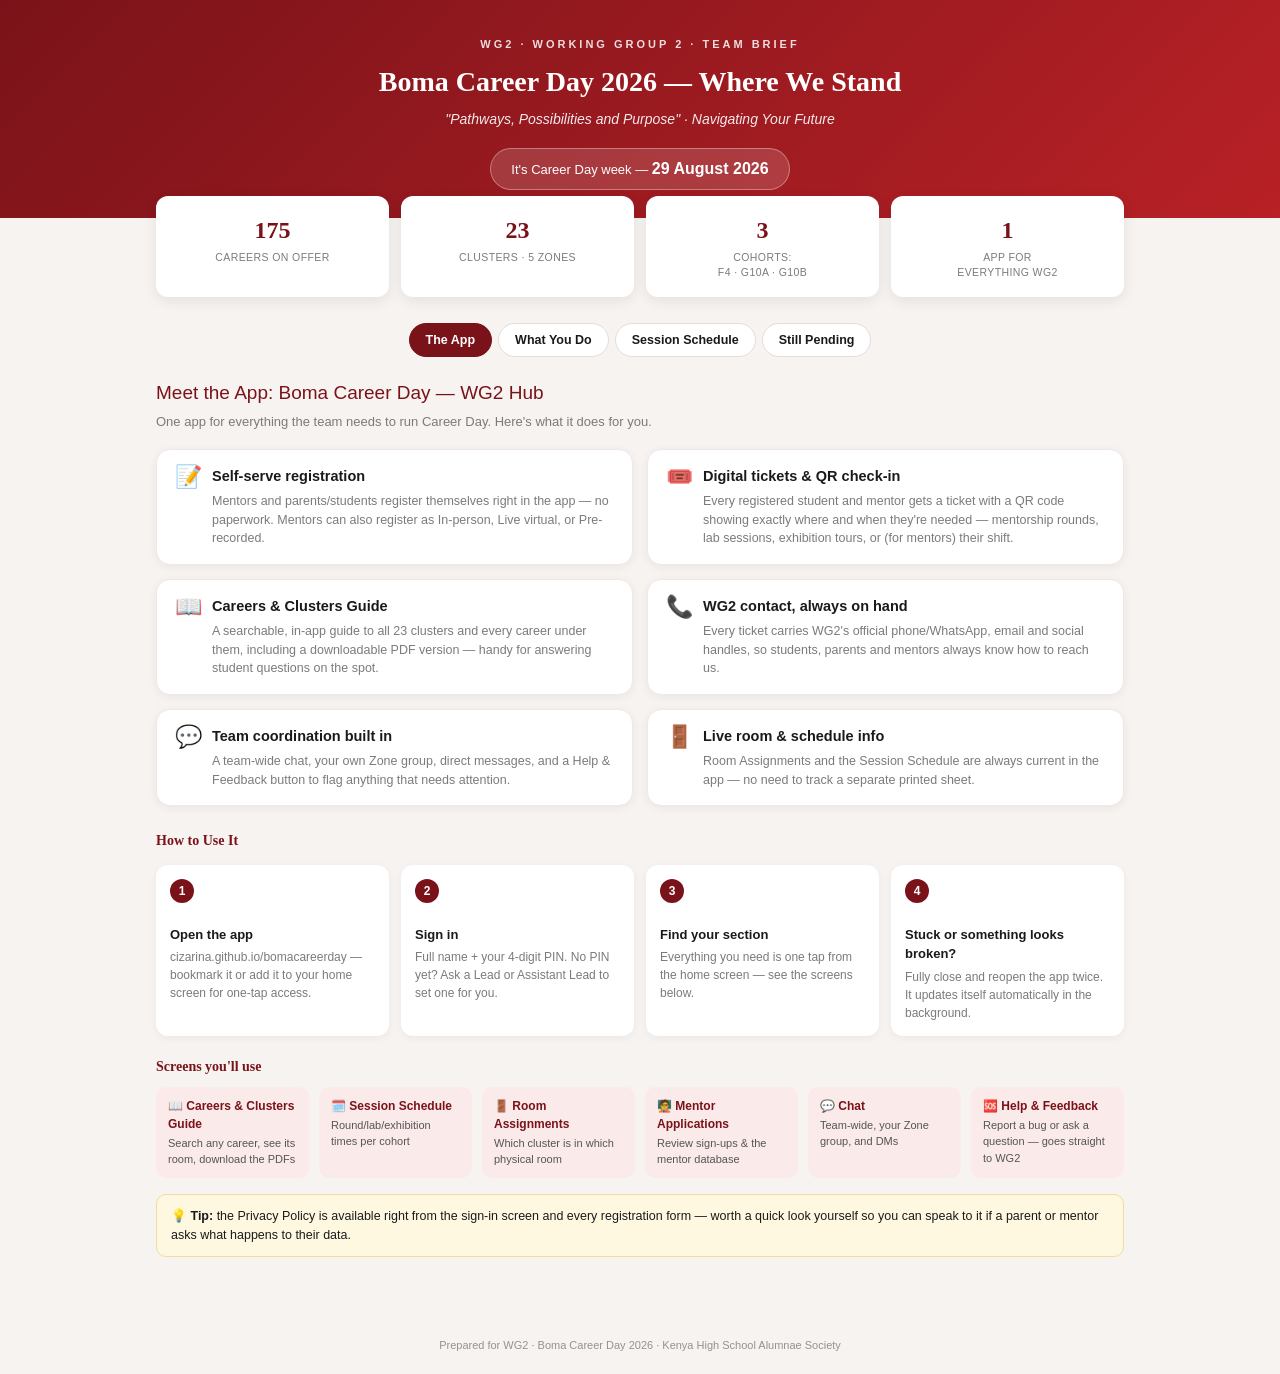
==== WG2_Team_Brief.html @ d485afc1 "Add files via upload Signed-off-by: Cizarina <84620245+Cizarina@users.noreply.github.com>" ====
<!DOCTYPE html>
<html lang="en">
<head>
<meta charset="utf-8">
<meta name="viewport" content="width=device-width, initial-scale=1">
<title>WG2 Team Brief — Boma Career Day 2026</title>
<style>
  :root{
    --red:#B82126; --red-dark:#7A1319; --black:#1A1A1A; --grey:#7B7B7B;
    --grey-light:#EDEDED; --blush:#FBEAEA; --white:#FFFFFF;
  }
  *{box-sizing:border-box;}
  body{
    margin:0; padding:0; background:#F7F3F1; color:var(--black);
    font-family:'Segoe UI', 'Helvetica Neue', Arial, sans-serif; line-height:1.5;
  }
  h1,h2,h3,h4{font-family:Georgia,'Times New Roman',serif; margin:0;}
  a{color:var(--red-dark);}

  .hero{
    background: linear-gradient(135deg, var(--red-dark), var(--red));
    color:#fff; padding:36px 24px 28px 24px; text-align:center;
  }
  .hero .kicker{letter-spacing:3px; font-size:11px; font-weight:700; opacity:0.85; text-transform:uppercase;}
  .hero h1{font-size:28px; margin:8px 0 6px 0;}
  .hero .theme{font-style:italic; font-size:14px; opacity:0.9;}
  .hero .countdown{
    margin:18px auto 0 auto; display:inline-block; background:rgba(255,255,255,0.14);
    border:1px solid rgba(255,255,255,0.35); border-radius:30px; padding:8px 20px; font-size:13px;
  }
  .hero .countdown b{font-size:16px;}

  .stats{
    max-width:1000px; margin:-22px auto 0 auto; padding:0 16px;
    display:grid; grid-template-columns:repeat(4,1fr); gap:12px; position:relative; z-index:2;
  }
  .stat-card{
    background:#fff; border-radius:12px; padding:16px 10px; text-align:center;
    box-shadow:0 4px 14px rgba(0,0,0,0.08);
  }
  .stat-card .num{font-size:24px; font-weight:800; color:var(--red-dark); font-family:Georgia,serif;}
  .stat-card .lbl{font-size:10.5px; color:var(--grey); text-transform:uppercase; letter-spacing:0.4px; margin-top:2px;}

  .tabbar{
    max-width:1000px; margin:26px auto 0 auto; padding:0 16px;
    display:flex; gap:6px; flex-wrap:wrap; justify-content:center;
  }
  .tabbtn{
    background:#fff; border:1px solid #e6dcdb; color:var(--black); font-weight:700; font-size:12.5px;
    padding:9px 16px; border-radius:20px; cursor:pointer; transition:all .15s;
  }
  .tabbtn:hover{border-color:var(--red);}
  .tabbtn.active{background:var(--red-dark); border-color:var(--red-dark); color:#fff;}

  .wrap{max-width:1000px; margin:0 auto; padding:22px 16px 60px 16px;}
  .panel{display:none;}
  .panel.active{display:block; animation:fade .25s ease;}
  @keyframes fade{from{opacity:0; transform:translateY(4px);} to{opacity:1; transform:translateY(0);}}

  .section-title{font-size:19px; color:var(--red-dark); margin-bottom:4px;}
  .section-sub{color:var(--grey); font-size:13px; margin-bottom:18px;}

  .card-grid{display:grid; grid-template-columns:repeat(2,1fr); gap:14px;}
  .cap-card{
    background:#fff; border-radius:14px; padding:16px 18px; box-shadow:0 2px 10px rgba(0,0,0,0.06);
    border:1px solid #f0e8e7;
  }
  .cap-card .uc-top{display:flex; align-items:flex-start; gap:10px;}
  .cap-card .uc-icon{font-size:22px; line-height:1;}
  .cap-card h4{font-size:14.5px; color:var(--black); font-family:inherit; font-weight:700;}
  .cap-card .uc-sum{font-size:12.5px; color:var(--grey); margin-top:4px;}

  .role-box{
    background:#fff; border-radius:14px; padding:18px 20px; margin-bottom:16px;
    border-left:5px solid var(--red-dark); box-shadow:0 2px 10px rgba(0,0,0,0.05);
  }
  .role-box h3{font-size:15.5px; color:var(--red-dark); margin-bottom:8px;}
  .role-box ul{margin:0; padding-left:18px; font-size:13px;}
  .role-box li{margin-bottom:6px;}

  .howto-steps{display:grid; grid-template-columns:repeat(auto-fit,minmax(200px,1fr)); gap:12px; margin:14px 0 20px 0;}
  .step{background:#fff; border-radius:12px; padding:14px; box-shadow:0 2px 8px rgba(0,0,0,0.05);}
  .step .stepnum{
    width:24px; height:24px; border-radius:50%; background:var(--red-dark); color:#fff;
    display:flex; align-items:center; justify-content:center; font-size:12px; font-weight:700; margin-bottom:8px;
  }
  .step h5{font-size:13px; margin-bottom:4px;}
  .step p{font-size:12px; color:var(--grey); margin:0;}
  .screen-grid{display:grid; grid-template-columns:repeat(auto-fit,minmax(150px,1fr)); gap:10px;}
  .screen-chip{
    background:var(--blush); border-radius:10px; padding:10px 12px; font-size:12px; color:var(--red-dark); font-weight:700;
  }
  .screen-chip span{display:block; font-weight:400; color:#555; font-size:11px; margin-top:2px;}
  .tip-box{
    background:#FFF8E1; border:1px solid #F0DDA0; border-radius:10px; padding:12px 14px; font-size:12.5px; margin-top:16px;
  }

  /* ---- SCHEDULE GRID ---- */
  .grid-scroll{overflow-x:auto; -webkit-overflow-scrolling:touch;}
  table.gantt{border-collapse:collapse; width:100%; min-width:760px; font-size:11px;}
  table.gantt th, table.gantt td{border:2px solid #fff; text-align:center; padding:0;}
  table.gantt thead th{background:var(--grey-light); color:var(--grey); font-size:10px; padding:8px 4px; font-weight:700;}
  table.gantt thead th.cohort-head{background:transparent;}
  table.gantt td.cohort-label{background:#fff; color:var(--black); font-weight:800; font-size:11.5px; text-align:left; padding:0 10px; white-space:nowrap;}
  .blk{padding:10px 4px; font-weight:800; font-size:10.5px; letter-spacing:0.2px; height:52px;}
  .blk.mentor{background:var(--red-dark); color:#fff;}
  .blk.lab{background:#DCE6F5; color:#2A4A8A;}
  .blk.exhibit{background:#F4C542; color:#5c4508;}
  .blk.lunch{background:#1A1A1A; color:#fff;}
  .blk.split{padding:0; height:52px; display:flex; flex-direction:column;}
  .blk.split .opt{background:#fff; border:1.5px solid var(--red-dark); color:var(--red-dark); font-size:8.5px; font-weight:800; padding:2px 2px; line-height:1.15;}
  .blk.split .exh{background:#F4C542; color:#5c4508; flex:1; display:flex; align-items:center; justify-content:center; font-size:10px; font-weight:800;}
  .gantt-note{font-size:11px; color:var(--grey); margin-top:10px;}
  .legend{display:flex; gap:14px; flex-wrap:wrap; margin-top:14px; font-size:11px;}
  .legend span{display:inline-flex; align-items:center; gap:5px;}
  .legend i{width:12px; height:12px; border-radius:3px; display:inline-block;}

  .pending-card{
    background:#fff; border-radius:14px; padding:16px 18px; margin-bottom:12px; box-shadow:0 2px 10px rgba(0,0,0,0.05);
    border-left:5px solid #E0A800; display:flex; gap:12px; align-items:flex-start;
  }
  .pending-card .pc-icon{font-size:20px;}
  .pending-card h4{font-size:13.5px; margin-bottom:4px;}
  .pending-card p{font-size:12.5px; color:var(--grey); margin:0;}

  .chart-box{background:#fff; border-radius:14px; padding:16px 18px; box-shadow:0 2px 10px rgba(0,0,0,0.06); margin-top:14px;}
  .chart-box h4{font-size:13px; color:var(--red-dark); margin-bottom:10px;}
  .bar-row{display:flex; align-items:center; gap:8px; margin-bottom:7px; font-size:11.5px;}
  .bar-label{width:190px; flex-shrink:0; color:#444;}
  .bar-track{flex:1; background:#f1eeee; border-radius:6px; height:14px; overflow:hidden;}
  .bar-fill{height:100%; border-radius:6px;}
  .bar-val{width:26px; text-align:right; font-weight:700; color:var(--grey); flex-shrink:0;}

  footer{text-align:center; font-size:11px; color:var(--grey); padding:20px; opacity:0.8;}

  @media(max-width:640px){
    .stats{grid-template-columns:repeat(2,1fr);}
    .card-grid{grid-template-columns:1fr;}
    .bar-label{width:130px;}
  }
</style>
</head>
<body>

<div class="hero">
  <div class="kicker">WG2 · Working Group 2 · Team Brief</div>
  <h1>Boma Career Day 2026 — Where We Stand</h1>
  <div class="theme">"Pathways, Possibilities and Purpose" · Navigating Your Future</div>
  <div class="countdown" id="countdownBox">Loading countdown…</div>
</div>

<div class="stats">
  <div class="stat-card"><div class="num">175</div><div class="lbl">Careers on Offer</div></div>
  <div class="stat-card"><div class="num">23</div><div class="lbl">Clusters · 5 Zones</div></div>
  <div class="stat-card"><div class="num">3</div><div class="lbl">Cohorts:<br>F4 · G10A · G10B</div></div>
  <div class="stat-card"><div class="num">1</div><div class="lbl">App for<br>Everything WG2</div></div>
</div>

<div class="tabbar">
  <button class="tabbtn active" data-tab="app">The App</button>
  <button class="tabbtn" data-tab="roles">What You Do</button>
  <button class="tabbtn" data-tab="schedule">Session Schedule</button>
  <button class="tabbtn" data-tab="pending">Still Pending</button>
</div>

<div class="wrap">

  <!-- ===== THE APP ===== -->
  <div class="panel active" id="panel-app">
    <div class="section-title">Meet the App: Boma Career Day — WG2 Hub</div>
    <div class="section-sub">One app for everything the team needs to run Career Day. Here's what it does for you.</div>
    <div class="card-grid" id="capCards"></div>

    <h4 style="font-size:14px;color:var(--red-dark);margin:24px 0 10px 0;">How to Use It</h4>
    <div class="howto-steps">
      <div class="step"><div class="stepnum">1</div><h5>Open the app</h5><p>cizarina.github.io/bomacareerday — bookmark it or add it to your home screen for one-tap access.</p></div>
      <div class="step"><div class="stepnum">2</div><h5>Sign in</h5><p>Full name + your 4-digit PIN. No PIN yet? Ask a Lead or Assistant Lead to set one for you.</p></div>
      <div class="step"><div class="stepnum">3</div><h5>Find your section</h5><p>Everything you need is one tap from the home screen — see the screens below.</p></div>
      <div class="step"><div class="stepnum">4</div><h5>Stuck or something looks broken?</h5><p>Fully close and reopen the app twice. It updates itself automatically in the background.</p></div>
    </div>

    <h4 style="font-size:14px;color:var(--red-dark);margin-bottom:10px;">Screens you'll use</h4>
    <div class="screen-grid">
      <div class="screen-chip">📖 Careers &amp; Clusters Guide<span>Search any career, see its room, download the PDFs</span></div>
      <div class="screen-chip">🗓️ Session Schedule<span>Round/lab/exhibition times per cohort</span></div>
      <div class="screen-chip">🚪 Room Assignments<span>Which cluster is in which physical room</span></div>
      <div class="screen-chip">🧑‍🏫 Mentor Applications<span>Review sign-ups &amp; the mentor database</span></div>
      <div class="screen-chip">💬 Chat<span>Team-wide, your Zone group, and DMs</span></div>
      <div class="screen-chip">🆘 Help &amp; Feedback<span>Report a bug or ask a question — goes straight to WG2</span></div>
    </div>

    <div class="tip-box">💡 <b>Tip:</b> the Privacy Policy is available right from the sign-in screen and every registration form — worth a quick look yourself so you can speak to it if a parent or mentor asks what happens to their data.</div>
  </div>

  <!-- ===== ROLES ===== -->
  <div class="panel" id="panel-roles">
    <div class="section-title">What you're actually being asked to do</div>
    <div class="section-sub">Split by who's reading this — skip to your part.</div>

    <div class="role-box">
      <h3>🧑‍💼 For Interns</h3>
      <ul>
        <li>You can <b>bulk-import mentor sign-ups</b> collected outside the app (spreadsheet, WhatsApp, paper) straight into the system: Dashboard → Mentor Applications → Bulk Import Mentors. Paste a table or upload the file, and every mentor is created and confirmed in one go.</li>
        <li>You have access to the <b>Leads &amp; Interns</b> chat channel in-app (tap the chat icon) — use it for anything you need routed quickly.</li>
      </ul>
    </div>

    <div class="role-box">
      <h3>🤝 For the Rest of the Team (Mentors, Cluster &amp; Zone Coordinators, everyone else)</h3>
      <ul>
        <li><b>Share the app's registration links</b> with anyone who wants to sign up — Mentor Registration and Parent/Student Registration are both big buttons right on the landing page.</li>
        <li><b>Check-in on the day:</b> Cluster Sub-Leads scan each student's/mentor's QR code at the room door.</li>
        <li><b>Room E3 (The Arts)</b> covers a wide range of careers, including Film and Music industry roles alongside the original design/performing arts offerings — worth knowing if you're near that zone.</li>
        <li><b>Use the in-app Careers &amp; Clusters Guide</b> to answer "which room is X in?" on the spot — it's searchable, and both PDFs are downloadable from the same screen if you'd rather carry a printed copy.</li>
      </ul>
    </div>
  </div>

  <!-- ===== SCHEDULE ===== -->
  <div class="panel" id="panel-schedule">
    <div class="section-title">Session Schedule — All Cohorts at a Glance</div>
    <div class="section-sub">Saturday, 29 August 2026 · Kenya High School, Nairobi · Programme runs 10:45–16:00 (venue open 07:00–17:30)</div>

    <div class="grid-scroll">
      <table class="gantt">
        <thead>
          <tr>
            <th class="cohort-head">Cohort</th>
            <th>10:45 am–<br>11:45 am</th>
            <th>11:45 am–<br>12:15 pm</th>
            <th>12:15 pm–<br>12:40 pm</th>
            <th>12:40 pm–<br>1:00 pm</th>
            <th>1:00 pm–<br>2:00 pm</th>
            <th>2:00 pm–<br>2:30 pm</th>
            <th>2:30 pm–<br>3:00 pm</th>
            <th>3:00 pm–<br>4:00 pm</th>
          </tr>
        </thead>
        <tbody>
          <tr>
            <td class="cohort-label">FORM 4</td>
            <td colspan="2" class="blk mentor">MENTORSHIP BLOCK<br>(Rounds 1–3)</td>
            <td class="blk split"><div class="opt">Optional Round 4*</div><div class="exh">EXHIBITION</div></td>
            <td class="blk lunch">LUNCH</td>
            <td class="blk lab">LAB SESSION I</td>
            <td colspan="2" class="blk exhibit">EXHIBITION TOUR</td>
            <td class="blk lab">LAB SESSION II</td>
          </tr>
          <tr>
            <td class="cohort-label">GRADE 10 — A</td>
            <td class="blk lab">LAB SESSION I</td>
            <td class="blk exhibit">EXHIBITION TOUR</td>
            <td colspan="2" class="blk lunch">LUNCH</td>
            <td colspan="2" class="blk mentor">MENTORSHIP BLOCK<br>(Rounds 1–3)</td>
            <td class="blk split"><div class="opt">Optional Round 4*</div><div class="exh">EXHIBITION</div></td>
            <td class="blk lab">LAB SESSION II</td>
          </tr>
          <tr>
            <td class="cohort-label">GRADE 10 — B</td>
            <td class="blk lab">LAB SESSION I</td>
            <td class="blk exhibit">EXHIBITION TOUR</td>
            <td colspan="2" class="blk lunch">LUNCH</td>
            <td class="blk lab">LAB SESSION II</td>
            <td class="blk split"><div class="opt">Optional Round 4*</div><div class="exh">EXHIBITION</div></td>
            <td colspan="2" class="blk mentor">MENTORSHIP BLOCK<br>(Rounds 1–3)</td>
          </tr>
        </tbody>
      </table>
    </div>

    <div class="legend">
      <span><i style="background:var(--red-dark);"></i>Mentorship (3 rounds, 30 min each incl. changeover)</span>
      <span><i style="background:#DCE6F5;"></i>Lab Session (1 hour)</span>
      <span><i style="background:#F4C542;"></i>Exhibition Tour</span>
      <span><i style="background:#1A1A1A;"></i>Lunch</span>
    </div>
    <div class="gantt-note">*Optional Round 4 only applies to a girl who pre-arranged an extra mentorship visit in advance — everyone else does the Exhibition Tour in that slot, not both.</div>
    <div class="gantt-note">Only one cohort mentors at a time — the other two run Lab sessions concurrently in a separate space. Everyone finishes their last block by 16:00.</div>
  </div>

  <!-- ===== PENDING ===== -->
  <div class="panel" id="panel-pending">
    <div class="section-title">Still pending</div>
    <div class="section-sub">Not blocking anything for the day itself, but worth knowing about.</div>

    <div class="pending-card">
      <div class="pc-icon">🎭</div>
      <div><h4>Career catalog: Social Sciences careers under consideration</h4>
      <p>Flagged as a priority for a future round of additions to the career list — not yet built.</p></div>
    </div>

    <div class="chart-box">
      <h4>Clusters by zone (for reference)</h4>
      <div id="zoneChart"></div>
    </div>
  </div>

</div>

<footer>Prepared for WG2 · Boma Career Day 2026 · Kenya High School Alumnae Society</footer>

<script>
  document.querySelectorAll(".tabbtn").forEach(btn => {
    btn.addEventListener("click", () => {
      document.querySelectorAll(".tabbtn").forEach(b => b.classList.remove("active"));
      document.querySelectorAll(".panel").forEach(p => p.classList.remove("active"));
      btn.classList.add("active");
      document.getElementById("panel-" + btn.dataset.tab).classList.add("active");
    });
  });

  (function(){
    const eventDate = new Date("2026-08-29T07:00:00");
    const now = new Date();
    const diffMs = eventDate - now;
    const box = document.getElementById("countdownBox");
    if (diffMs > 0) {
      const days = Math.ceil(diffMs / (1000*60*60*24));
      box.innerHTML = "<b>" + days + " day" + (days===1?"":"s") + "</b> to go — Saturday, 29 August 2026";
    } else {
      box.innerHTML = "It's Career Day week — <b>29 August 2026</b>";
    }
  })();

  const capabilities = [
    {icon:"📝", title:"Self-serve registration", sum:"Mentors and parents/students register themselves right in the app — no paperwork. Mentors can also register as In-person, Live virtual, or Pre-recorded."},
    {icon:"🎟️", title:"Digital tickets &amp; QR check-in", sum:"Every registered student and mentor gets a ticket with a QR code showing exactly where and when they're needed — mentorship rounds, lab sessions, exhibition tours, or (for mentors) their shift."},
    {icon:"📖", title:"Careers &amp; Clusters Guide", sum:"A searchable, in-app guide to all 23 clusters and every career under them, including a downloadable PDF version — handy for answering student questions on the spot."},
    {icon:"📞", title:"WG2 contact, always on hand", sum:"Every ticket carries WG2's official phone/WhatsApp, email and social handles, so students, parents and mentors always know how to reach us."},
    {icon:"💬", title:"Team coordination built in", sum:"A team-wide chat, your own Zone group, direct messages, and a Help &amp; Feedback button to flag anything that needs attention."},
    {icon:"🚪", title:"Live room &amp; schedule info", sum:"Room Assignments and the Session Schedule are always current in the app — no need to track a separate printed sheet."},
  ];
  const grid = document.getElementById("capCards");
  capabilities.forEach(u => {
    const el = document.createElement("div");
    el.className = "cap-card";
    el.innerHTML = `<div class="uc-top"><div class="uc-icon">${u.icon}</div><div><h4>${u.title}</h4><div class="uc-sum">${u.sum}</div></div></div>`;
    grid.appendChild(el);
  });

  const zones = [
    {name:"A — Health &amp; Human Performance", n:3, color:"#B82126"},
    {name:"B — STEM, Engineering &amp; Sciences", n:6, color:"#7A1319"},
    {name:"C — Business, Finance &amp; Leadership", n:5, color:"#2B2B2B"},
    {name:"D — Law, Governance &amp; Public Service", n:5, color:"#A34049"},
    {name:"E — Creative, Media, Hospitality &amp; Built", n:4, color:"#5C4A4D"},
  ];
  const zoneChart = document.getElementById("zoneChart");
  const maxN = Math.max(...zones.map(z=>z.n));
  zones.forEach(z => {
    const row = document.createElement("div");
    row.className = "bar-row";
    row.innerHTML = `<div class="bar-label">${z.name}</div><div class="bar-track"><div class="bar-fill" style="width:${(z.n/maxN*100)}%;background:${z.color};"></div></div><div class="bar-val">${z.n}</div>`;
    zoneChart.appendChild(row);
  });
</script>

</body>
</html>
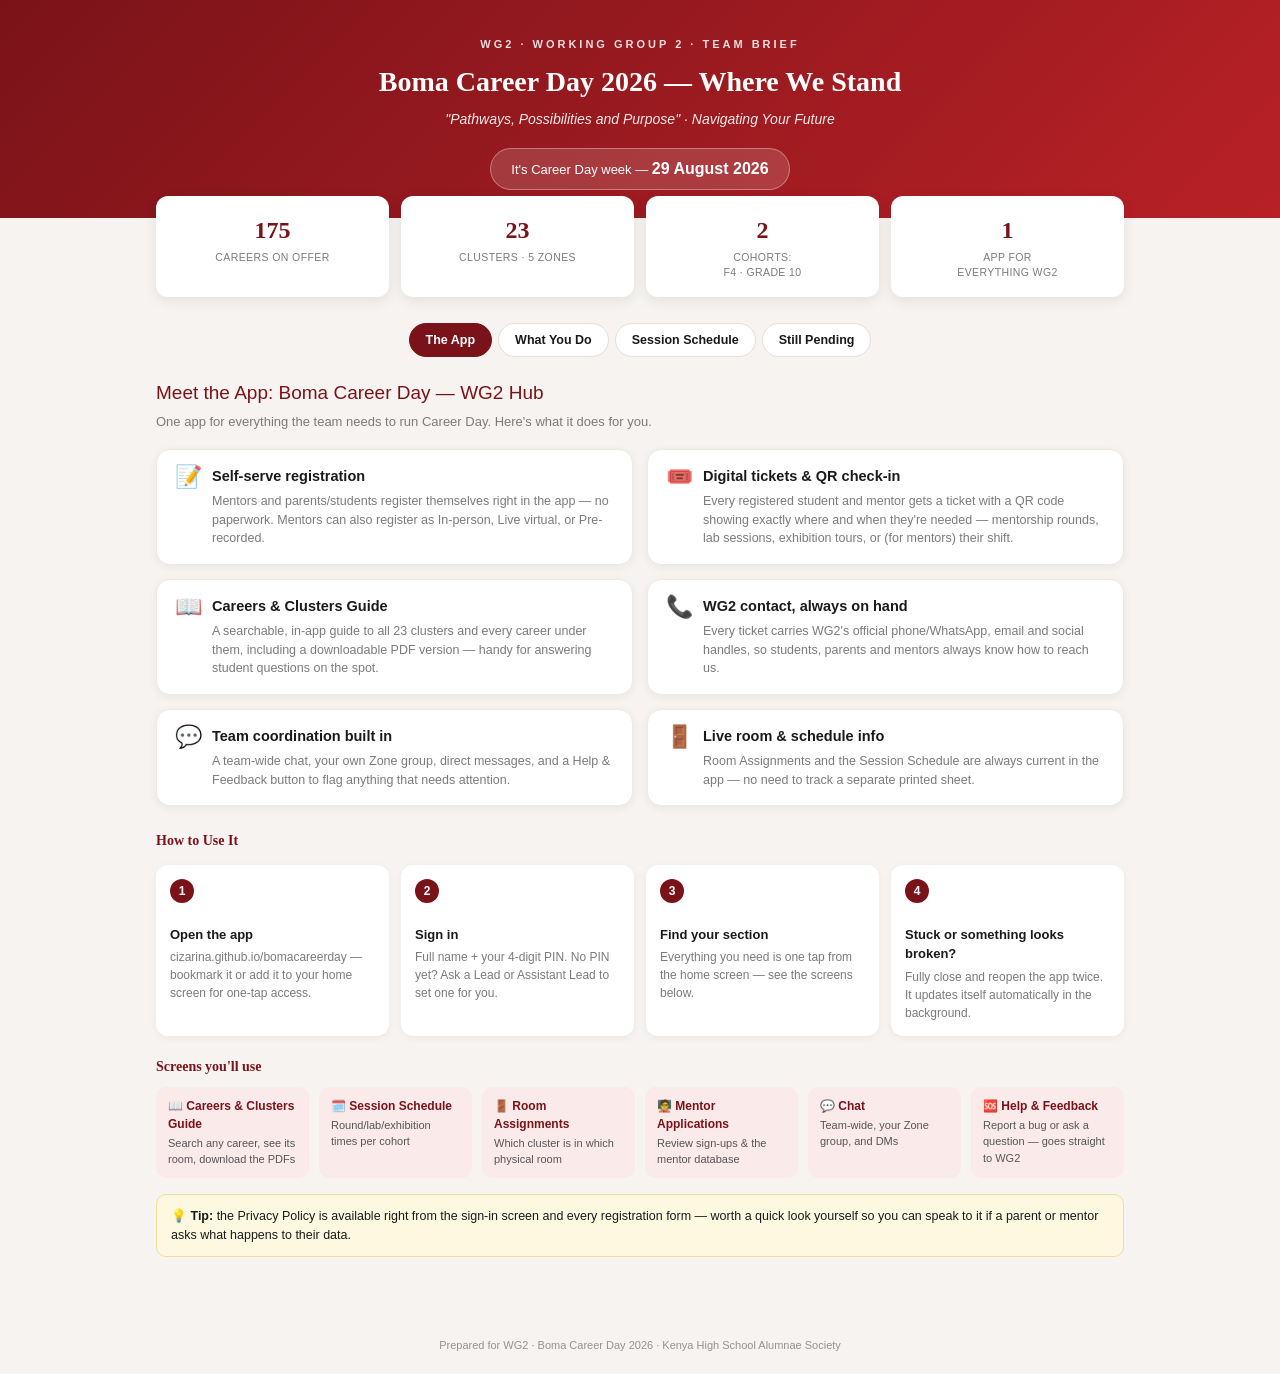
==== commit 6ab2de8a: "Add files via upload Signed-off-by: Cizarina <84620245+Cizarina@users.noreply.github.com>" ====
--- a/WG2_Team_Brief.html
+++ b/WG2_Team_Brief.html
@@ -110,6 +110,12 @@
   .blk.split{padding:0; height:52px; display:flex; flex-direction:column;}
   .blk.split .opt{background:#fff; border:1.5px solid var(--red-dark); color:var(--red-dark); font-size:8.5px; font-weight:800; padding:2px 2px; line-height:1.15;}
   .blk.split .exh{background:#F4C542; color:#5c4508; flex:1; display:flex; align-items:center; justify-content:center; font-size:10px; font-weight:800;}
+  /* 27 Aug 2026 programme change — the shared afternoon "Optional
+     Mentorship Block" (see SEED_SCHEDULE REVISION 4 in Code.gs) is a
+     single, full-cell block now, not a split "optional round vs
+     exhibition" choice like before, so it gets its own plain color rather
+     than reusing .blk.split's two-part layout above. */
+  .blk.optional{background:#7A9E9F; color:#fff;}
   .gantt-note{font-size:11px; color:var(--grey); margin-top:10px;}
   .legend{display:flex; gap:14px; flex-wrap:wrap; margin-top:14px; font-size:11px;}
   .legend span{display:inline-flex; align-items:center; gap:5px;}
@@ -152,7 +158,7 @@
 <div class="stats">
   <div class="stat-card"><div class="num">175</div><div class="lbl">Careers on Offer</div></div>
   <div class="stat-card"><div class="num">23</div><div class="lbl">Clusters · 5 Zones</div></div>
-  <div class="stat-card"><div class="num">3</div><div class="lbl">Cohorts:<br>F4 · G10A · G10B</div></div>
+  <div class="stat-card"><div class="num">2</div><div class="lbl">Cohorts:<br>F4 · Grade 10</div></div>
   <div class="stat-card"><div class="num">1</div><div class="lbl">App for<br>Everything WG2</div></div>
 </div>
 
@@ -208,7 +214,7 @@
     <div class="role-box">
       <h3>🤝 For the Rest of the Team (Mentors, Cluster &amp; Zone Coordinators, everyone else)</h3>
       <ul>
-        <li><b>Share the app's registration links</b> with anyone who wants to sign up — Mentor Registration and Parent/Student Registration are both big buttons right on the landing page.</li>
+        <li><b>Share the app's registration links</b> with anyone who wants to sign up — Mentor Registration and Parent/KHS Student Registration are both big buttons right on the landing page.</li>
         <li><b>Check-in on the day:</b> Cluster Sub-Leads scan each student's/mentor's QR code at the room door.</li>
         <li><b>Room E3 (The Arts)</b> covers a wide range of careers, including Film and Music industry roles alongside the original design/performing arts offerings — worth knowing if you're near that zone.</li>
         <li><b>Use the in-app Careers &amp; Clusters Guide</b> to answer "which room is X in?" on the spot — it's searchable, and both PDFs are downloadable from the same screen if you'd rather carry a printed copy.</li>
@@ -226,56 +232,47 @@
         <thead>
           <tr>
             <th class="cohort-head">Cohort</th>
-            <th>10:45 am–<br>11:45 am</th>
-            <th>11:45 am–<br>12:15 pm</th>
-            <th>12:15 pm–<br>12:40 pm</th>
-            <th>12:40 pm–<br>1:00 pm</th>
+            <th>10:45 am–<br>1:00 pm</th>
             <th>1:00 pm–<br>2:00 pm</th>
-            <th>2:00 pm–<br>2:30 pm</th>
-            <th>2:30 pm–<br>3:00 pm</th>
+            <th>2:00 pm–<br>3:00 pm</th>
             <th>3:00 pm–<br>4:00 pm</th>
           </tr>
         </thead>
         <tbody>
           <tr>
             <td class="cohort-label">FORM 4</td>
-            <td colspan="2" class="blk mentor">MENTORSHIP BLOCK<br>(Rounds 1–3)</td>
-            <td class="blk split"><div class="opt">Optional Round 4*</div><div class="exh">EXHIBITION</div></td>
-            <td class="blk lunch">LUNCH</td>
-            <td class="blk lab">LAB SESSION I</td>
-            <td colspan="2" class="blk exhibit">EXHIBITION TOUR</td>
-            <td class="blk lab">LAB SESSION II</td>
+            <td class="blk mentor">MENTORSHIP<br>(4 Rounds)</td>
+            <td class="blk exhibit">LUNCH / EXHIBITION</td>
+            <td class="blk lab">LAB SESSION</td>
+            <td class="blk optional">OPTIONAL MENTORSHIP BLOCK</td>
           </tr>
           <tr>
-            <td class="cohort-label">GRADE 10 — A</td>
-            <td class="blk lab">LAB SESSION I</td>
-            <td class="blk exhibit">EXHIBITION TOUR</td>
-            <td colspan="2" class="blk lunch">LUNCH</td>
-            <td colspan="2" class="blk mentor">MENTORSHIP BLOCK<br>(Rounds 1–3)</td>
-            <td class="blk split"><div class="opt">Optional Round 4*</div><div class="exh">EXHIBITION</div></td>
-            <td class="blk lab">LAB SESSION II</td>
+            <td class="cohort-label">GRADE 10</td>
+            <td class="blk lab">LAB SESSIONS</td>
+            <td class="blk exhibit">LUNCH / EXHIBITION</td>
+            <td class="blk mentor">MENTORSHIP<br>(2 Rounds)</td>
+            <td class="blk optional">OPTIONAL MENTORSHIP BLOCK</td>
           </tr>
           <tr>
-            <td class="cohort-label">GRADE 10 — B</td>
-            <td class="blk lab">LAB SESSION I</td>
-            <td class="blk exhibit">EXHIBITION TOUR</td>
-            <td colspan="2" class="blk lunch">LUNCH</td>
-            <td class="blk lab">LAB SESSION II</td>
-            <td class="blk split"><div class="opt">Optional Round 4*</div><div class="exh">EXHIBITION</div></td>
-            <td colspan="2" class="blk mentor">MENTORSHIP BLOCK<br>(Rounds 1–3)</td>
+            <td class="cohort-label">VENDORS</td>
+            <td class="blk" style="background:#eee;color:#999;">N/A</td>
+            <td class="blk" style="background:#eee;color:#999;">N/A</td>
+            <td class="blk" style="background:#eee;color:#999;">N/A</td>
+            <td class="blk exhibit">EXHIBITION / VENDORS</td>
           </tr>
         </tbody>
       </table>
     </div>
 
     <div class="legend">
-      <span><i style="background:var(--red-dark);"></i>Mentorship (3 rounds, 30 min each incl. changeover)</span>
-      <span><i style="background:#DCE6F5;"></i>Lab Session (1 hour)</span>
-      <span><i style="background:#F4C542;"></i>Exhibition Tour</span>
-      <span><i style="background:#1A1A1A;"></i>Lunch</span>
-    </div>
-    <div class="gantt-note">*Optional Round 4 only applies to a girl who pre-arranged an extra mentorship visit in advance — everyone else does the Exhibition Tour in that slot, not both.</div>
-    <div class="gantt-note">Only one cohort mentors at a time — the other two run Lab sessions concurrently in a separate space. Everyone finishes their last block by 16:00.</div>
+      <span><i style="background:var(--red-dark);"></i>Mentorship (compulsory rounds — 4 for Form 4, 2 for Grade 10)</span>
+      <span><i style="background:#DCE6F5;"></i>Lab Session</span>
+      <span><i style="background:#F4C542;"></i>Lunch / Exhibition · Exhibition / Vendors</span>
+      <span><i style="background:#7A9E9F;"></i>Optional Mentorship Block</span>
+    </div>
+    <div class="gantt-note">27 Aug 2026 programme change: lunch is now fixed at 1:00–2:00pm for everyone, and Grade 10's two former waves (A/B) have been merged into one shared timetable.</div>
+    <div class="gantt-note">The Optional Mentorship Block (3:00–4:00pm) is a shared extra session for students who privately arranged one in advance with WG2 — everyone else's day ends after their compulsory rounds/lab sessions.</div>
+    <div class="gantt-note">Vendors set up during the day and run their Exhibition/Vendors slot 3:00–4:00pm; the Exhibition Hall itself stays open until 5:30pm for anyone who wants to keep browsing.</div>
   </div>
 
   <!-- ===== PENDING ===== -->
